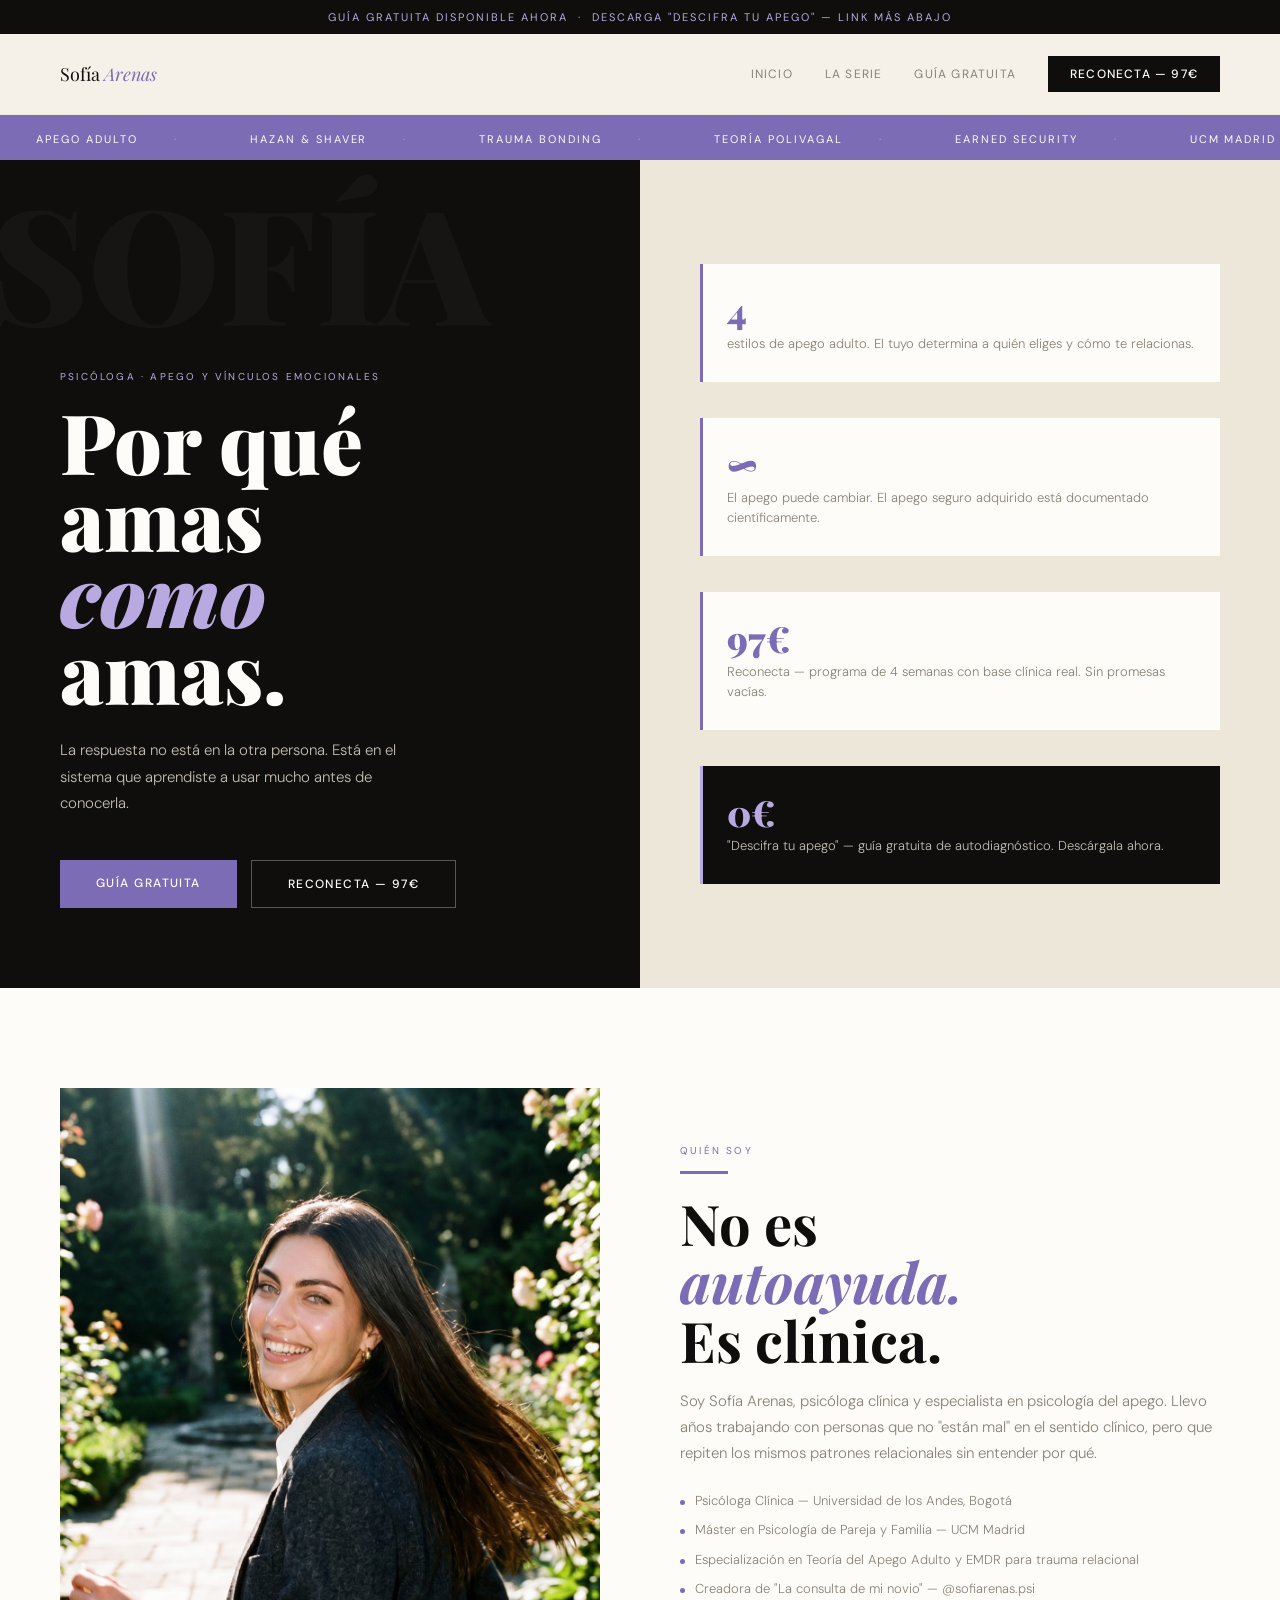
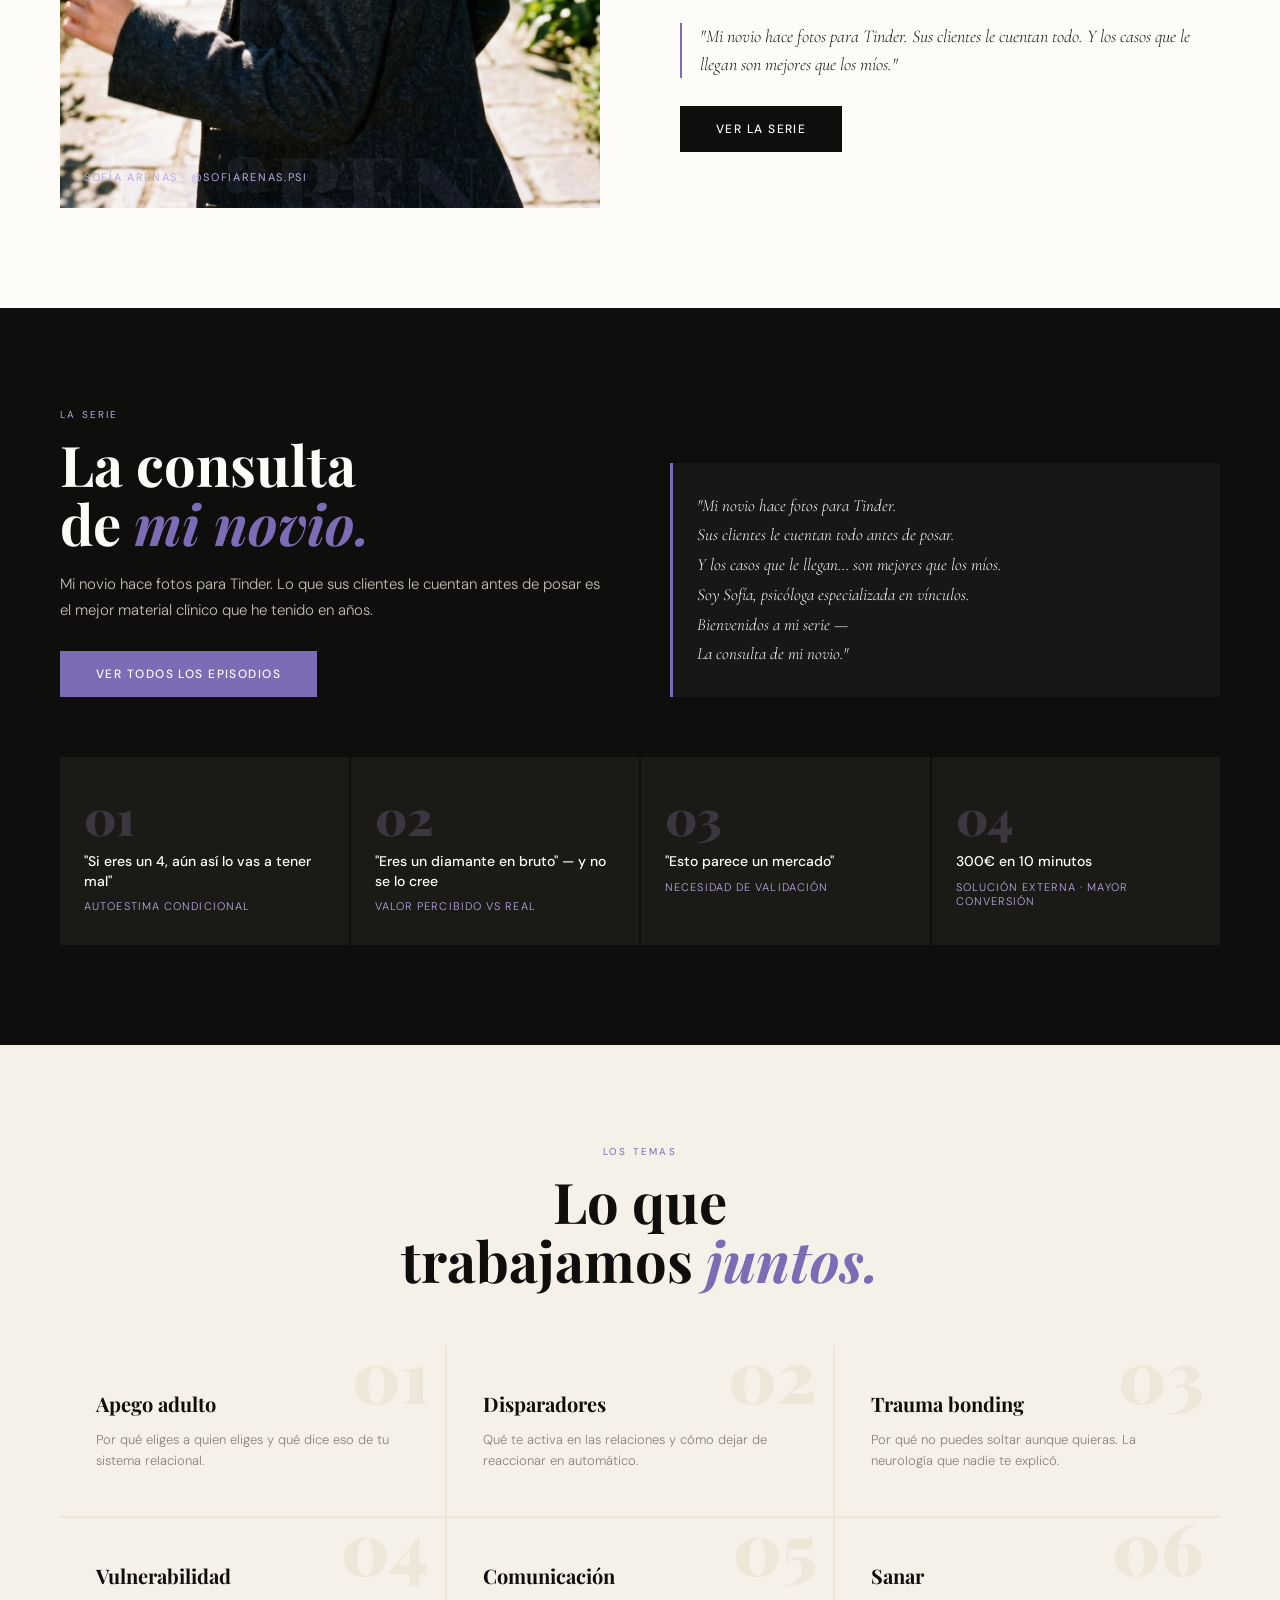
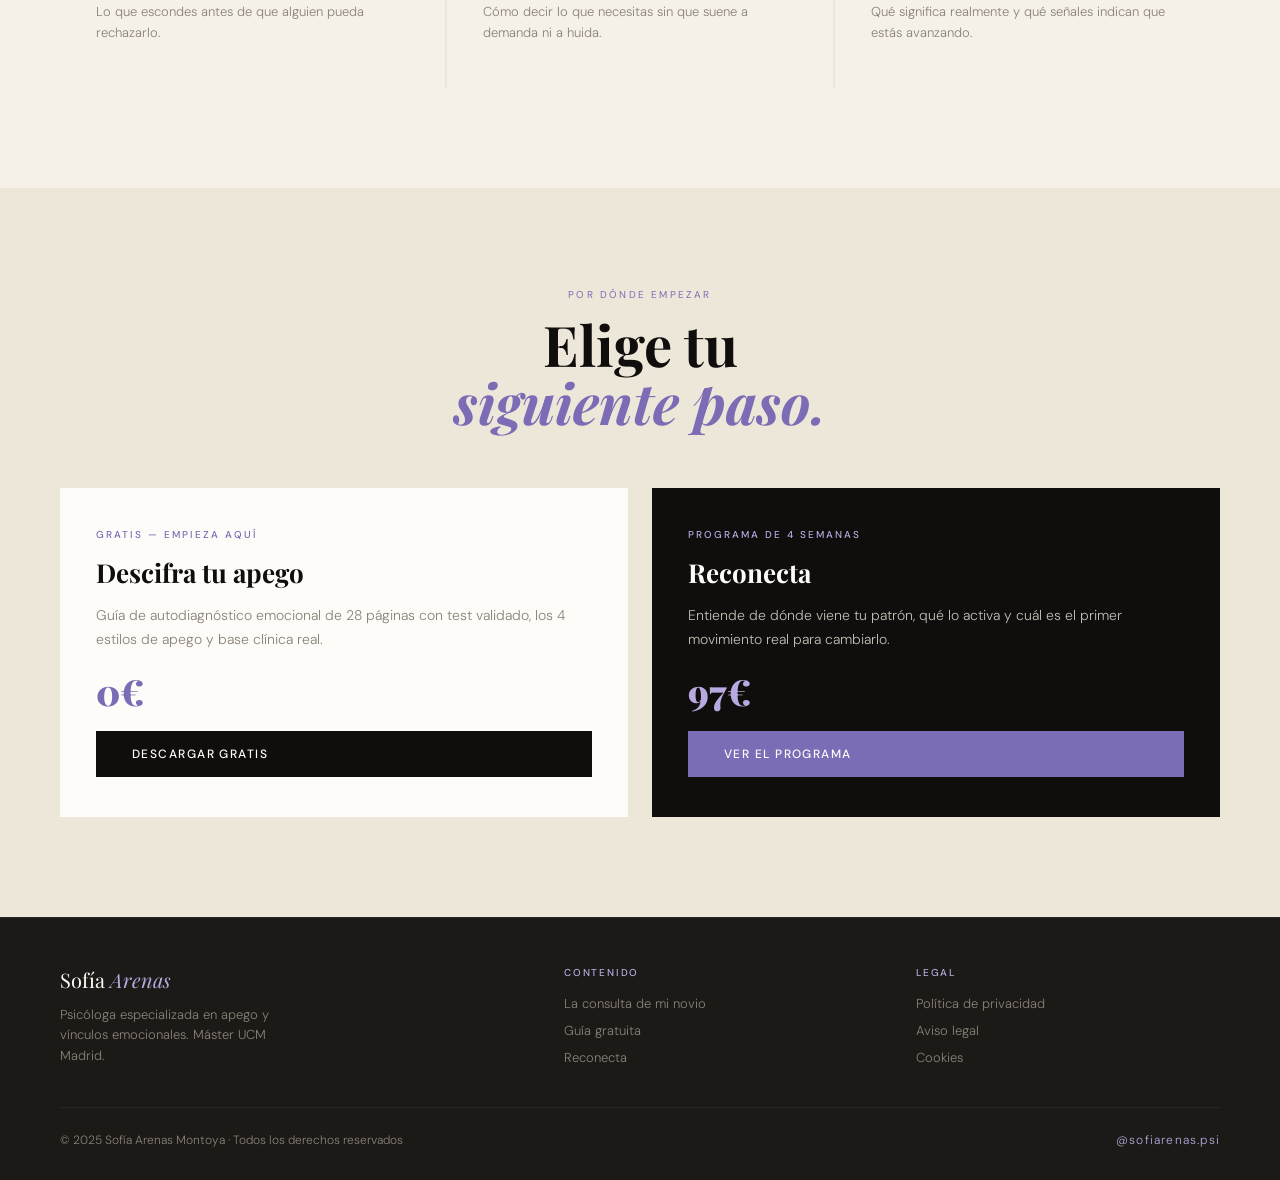
==== index.html @ 272a8c92 "Web sofiarenas.psi — versión inicial" ====
<!DOCTYPE html>
<html lang="es">
<head>
<meta charset="UTF-8">
<meta name="viewport" content="width=device-width, initial-scale=1.0">
<meta name="description" content="Sofía Arenas — Psicóloga especializada en apego y vínculos emocionales. Creadora de La consulta de mi novio.">
<title>Sofía Arenas · Psicóloga de vínculos</title>
<link rel="stylesheet" href="css/style.css">
<style>
/* ── HERO ── */
.hero { display: grid; grid-template-columns: 1fr 1fr; min-height: 92vh; }
.hero-left { background: var(--black); display: flex; flex-direction: column; justify-content: flex-end; padding: 80px 60px; position: relative; overflow: hidden; }
.hero-left::before { content: 'SOFÍA'; position: absolute; top: 20px; left: -10px; font-family: var(--font-display); font-size: 160px; font-weight: 900; color: rgba(255,255,255,.03); pointer-events: none; line-height: 1; }
.hero-tag { font-size: 10px; letter-spacing: .22em; text-transform: uppercase; color: var(--lila); margin-bottom: 20px; font-weight: 400; }
.hero-title { font-family: var(--font-display); font-size: clamp(48px, 6.5vw, 88px); font-weight: 900; color: var(--white); line-height: .92; margin-bottom: 28px; }
.hero-title em { font-style: italic; color: var(--lila); }
.hero-desc { font-size: 15px; color: var(--warm-light); line-height: 1.75; max-width: 380px; margin-bottom: 44px; font-weight: 300; }
.hero-btns { display: flex; gap: 14px; flex-wrap: wrap; }
.hero-right { background: var(--cream-dark); display: flex; flex-direction: column; justify-content: center; padding: 80px 60px; gap: 36px; }
.hero-card { background: var(--white); padding: 28px 24px; border-left: 3px solid var(--lila-dark); transition: transform .2s; }
.hero-card:hover { transform: translateX(4px); }
.hero-card-num { font-family: var(--font-display); font-size: 36px; font-weight: 900; color: var(--lila-dark); line-height: 1; margin-bottom: 6px; }
.hero-card-text { font-size: 13px; color: var(--warm-gray); line-height: 1.55; font-weight: 300; }

/* ── SOBRE SOFÍA ── */
.sobre { padding: 100px 60px; display: grid; grid-template-columns: 1fr 1fr; gap: 80px; align-items: center; background: var(--white); }
.sobre-photo { background: var(--black); aspect-ratio: 3/4; display: flex; align-items: flex-end; padding: 24px; position: relative; overflow: hidden; background-image: url('img/sofia.jpg'); background-size: cover; background-position: center top; }
.sobre-photo::before { content: 'SOFÍA\AARENAS'; position: absolute; bottom: -30px; right: -10px; font-family: var(--font-display); font-size: 100px; font-weight: 900; color: rgba(184,169,224,.07); line-height: 1; white-space: pre; }
.sobre-photo-label { font-size: 11px; letter-spacing: .15em; text-transform: uppercase; color: var(--lila); font-weight: 400; position: relative; z-index: 1; }
.sobre-creds { display: flex; flex-direction: column; gap: 10px; margin: 24px 0; }
.sobre-cred { display: flex; gap: 10px; align-items: baseline; }
.sobre-cred-dot { width: 5px; height: 5px; background: var(--lila-dark); border-radius: 50%; flex-shrink: 0; margin-top: 7px; }
.sobre-cred-text { font-size: 13px; color: var(--warm-gray); line-height: 1.5; font-weight: 300; }
.sobre-quote { border-left: 2px solid var(--lila-dark); padding-left: 18px; margin-top: 20px; }
.sobre-quote-text { font-family: var(--font-italic); font-size: 18px; font-style: italic; color: var(--black-soft); line-height: 1.55; font-weight: 300; }

/* ── SERIE ── */
.serie { padding: 100px 60px; background: var(--black); }
.serie-header { display: grid; grid-template-columns: 1fr 1fr; gap: 60px; align-items: end; margin-bottom: 60px; }
.serie-apertura { background: rgba(255,255,255,.04); border-left: 3px solid var(--lila-dark); padding: 28px 24px; }
.serie-apertura-text { font-family: var(--font-italic); font-size: 17px; font-style: italic; color: var(--white); line-height: 1.75; font-weight: 300; }
.serie-grid { display: grid; grid-template-columns: repeat(4, 1fr); gap: 2px; }
.serie-ep { background: var(--black-soft); padding: 32px 24px; transition: background .25s; cursor: pointer; border-top: 3px solid transparent; }
.serie-ep:hover { background: rgba(124,107,181,.15); border-top-color: var(--lila-dark); }
.serie-ep-num { font-family: var(--font-display); font-size: 48px; font-weight: 900; color: rgba(184,169,224,.2); line-height: 1; margin-bottom: 12px; }
.serie-ep-titulo { font-size: 14px; font-weight: 500; color: var(--white); line-height: 1.4; margin-bottom: 8px; }
.serie-ep-patron { font-size: 11px; color: var(--lila); letter-spacing: .1em; text-transform: uppercase; }
.serie-cta { text-align: center; margin-top: 48px; }

/* ── APEGO PILARES ── */
.pilares { padding: 100px 60px; }
.pilares-grid { display: grid; grid-template-columns: repeat(3, 1fr); gap: 2px; margin-top: 56px; background: var(--cream-dark); }
.pilar { background: var(--cream); padding: 44px 36px; position: relative; overflow: hidden; transition: background .25s; }
.pilar:hover { background: var(--lila-light); }
.pilar-num { font-family: var(--font-display); font-size: 72px; font-weight: 900; color: var(--cream-dark); position: absolute; top: -8px; right: 16px; line-height: 1; transition: color .25s; pointer-events: none; }
.pilar:hover .pilar-num { color: var(--lila-light); }
.pilar-titulo { font-family: var(--font-display); font-size: 20px; font-weight: 700; margin-bottom: 12px; position: relative; z-index: 1; }
.pilar-desc { font-size: 13px; color: var(--warm-gray); line-height: 1.65; font-weight: 300; position: relative; z-index: 1; }

/* ── PRODUCTOS ── */
.productos { padding: 100px 60px; background: var(--cream-dark); }
.productos-grid { display: grid; grid-template-columns: 1fr 1fr; gap: 24px; margin-top: 56px; }
.producto-card { background: var(--white); padding: 40px 36px; display: flex; flex-direction: column; gap: 16px; transition: transform .2s; }
.producto-card:hover { transform: translateY(-4px); }
.producto-card.featured { background: var(--black); }
.producto-tag { font-size: 10px; letter-spacing: .2em; text-transform: uppercase; color: var(--lila-dark); font-weight: 500; }
.producto-card.featured .producto-tag { color: var(--lila); }
.producto-titulo { font-family: var(--font-display); font-size: 26px; font-weight: 700; line-height: 1.2; }
.producto-card.featured .producto-titulo { color: var(--white); }
.producto-desc { font-size: 14px; color: var(--warm-gray); line-height: 1.65; font-weight: 300; flex: 1; }
.producto-card.featured .producto-desc { color: var(--warm-light); }
.producto-precio { font-family: var(--font-display); font-size: 36px; font-weight: 900; color: var(--lila-dark); }
.producto-card.featured .producto-precio { color: var(--lila); }

/* ── RESPONSIVE ── */
@media (max-width: 900px) {
  .hero { grid-template-columns: 1fr; min-height: auto; }
  .hero-left { padding: 60px 24px; min-height: 80vh; }
  .hero-right { padding: 48px 24px; }
  .sobre { grid-template-columns: 1fr; padding: 72px 24px; gap: 48px; }
  .serie { padding: 72px 24px; }
  .serie-header { grid-template-columns: 1fr; gap: 32px; }
  .serie-grid { grid-template-columns: 1fr 1fr; }
  .pilares { padding: 72px 24px; }
  .pilares-grid { grid-template-columns: 1fr; }
  .productos { padding: 72px 24px; }
  .productos-grid { grid-template-columns: 1fr; }
}
</style>
</head>
<body>

<div class="topbar">Guía gratuita disponible ahora &nbsp;·&nbsp; Descarga "Descifra tu apego" — Link más abajo</div>

<nav>
  <a href="index.html" class="nav-logo">Sofía <em>Arenas</em></a>
  <div class="nav-links">
    <a href="index.html">Inicio</a>
    <a href="serie.html">La serie</a>
    <a href="guia.html">Guía gratuita</a>
    <a href="reconecta.html" class="nav-cta">Reconecta — 97€</a>
  </div>
  <div class="nav-hamburger">
    <span></span><span></span><span></span>
  </div>
</nav>

<!-- TICKER -->
<div class="ticker">
  <div class="ticker-inner">
    <span class="ticker-item">Apego adulto</span><span class="ticker-item">Hazan & Shaver</span><span class="ticker-item">Trauma bonding</span><span class="ticker-item">Teoría Polivagal</span><span class="ticker-item">Earned Security</span><span class="ticker-item">UCM Madrid</span><span class="ticker-item">La consulta de mi novio</span><span class="ticker-item">@sofiarenas.psi</span>
    <span class="ticker-item">Apego adulto</span><span class="ticker-item">Hazan & Shaver</span><span class="ticker-item">Trauma bonding</span><span class="ticker-item">Teoría Polivagal</span><span class="ticker-item">Earned Security</span><span class="ticker-item">UCM Madrid</span><span class="ticker-item">La consulta de mi novio</span><span class="ticker-item">@sofiarenas.psi</span>
  </div>
</div>

<!-- HERO -->
<section class="hero">
  <div class="hero-left">
    <div class="hero-tag fade-up">Psicóloga · Apego y vínculos emocionales</div>
    <h1 class="hero-title fade-up fade-up-d1">Por qué<br>amas<br><em>como</em><br>amas.</h1>
    <p class="hero-desc fade-up fade-up-d2">La respuesta no está en la otra persona. Está en el sistema que aprendiste a usar mucho antes de conocerla.</p>
    <div class="hero-btns fade-up fade-up-d3">
      <a href="guia.html" class="btn btn-lila">Guía gratuita</a>
      <a href="reconecta.html" class="btn btn-outline" style="color:var(--white);border-color:rgba(255,255,255,.3);">Reconecta — 97€</a>
    </div>
  </div>
  <div class="hero-right">
    <div class="hero-card fade-up">
      <div class="hero-card-num">4</div>
      <div class="hero-card-text">estilos de apego adulto. El tuyo determina a quién eliges y cómo te relacionas.</div>
    </div>
    <div class="hero-card fade-up fade-up-d1">
      <div class="hero-card-num">∞</div>
      <div class="hero-card-text">El apego puede cambiar. El apego seguro adquirido está documentado científicamente.</div>
    </div>
    <div class="hero-card fade-up fade-up-d2">
      <div class="hero-card-num">97€</div>
      <div class="hero-card-text">Reconecta — programa de 4 semanas con base clínica real. Sin promesas vacías.</div>
    </div>
    <div class="hero-card fade-up fade-up-d3" style="background:var(--black);border-left-color:var(--lila);">
      <div class="hero-card-num" style="color:var(--lila);">0€</div>
      <div class="hero-card-text" style="color:var(--warm-light);">"Descifra tu apego" — guía gratuita de autodiagnóstico. Descárgala ahora.</div>
    </div>
  </div>
</section>

<!-- SOBRE SOFÍA -->
<section class="sobre">
  <div class="sobre-photo fade-up">
    <span class="sobre-photo-label">Sofía Arenas · @sofiarenas.psi</span>
  </div>
  <div class="fade-up fade-up-d1">
    <span class="section-tag">Quién soy</span>
    <div class="section-divider"></div>
    <h2 class="section-title">No es<br><em>autoayuda.</em><br>Es clínica.</h2>
    <p style="font-size:15px;color:var(--warm-gray);line-height:1.75;font-weight:300;margin-bottom:20px;">Soy Sofía Arenas, psicóloga clínica y especialista en psicología del apego. Llevo años trabajando con personas que no "están mal" en el sentido clínico, pero que repiten los mismos patrones relacionales sin entender por qué.</p>
    <div class="sobre-creds">
      <div class="sobre-cred"><div class="sobre-cred-dot"></div><div class="sobre-cred-text">Psicóloga Clínica — Universidad de los Andes, Bogotá</div></div>
      <div class="sobre-cred"><div class="sobre-cred-dot"></div><div class="sobre-cred-text">Máster en Psicología de Pareja y Familia — UCM Madrid</div></div>
      <div class="sobre-cred"><div class="sobre-cred-dot"></div><div class="sobre-cred-text">Especialización en Teoría del Apego Adulto y EMDR para trauma relacional</div></div>
      <div class="sobre-cred"><div class="sobre-cred-dot"></div><div class="sobre-cred-text">Creadora de "La consulta de mi novio" — @sofiarenas.psi</div></div>
    </div>
    <div class="sobre-quote">
      <div class="sobre-quote-text">"Mi novio hace fotos para Tinder. Sus clientes le cuentan todo. Y los casos que le llegan son mejores que los míos."</div>
    </div>
    <a href="serie.html" class="btn btn-dark" style="margin-top:28px;">Ver la serie</a>
  </div>
</section>

<!-- SERIE -->
<section class="serie">
  <div class="serie-header fade-up">
    <div>
      <span class="section-tag" style="color:var(--lila);">La serie</span>
      <h2 class="section-title" style="color:var(--white);">La consulta<br>de <em>mi novio.</em></h2>
      <p style="font-size:15px;color:var(--warm-light);line-height:1.75;font-weight:300;">Mi novio hace fotos para Tinder. Lo que sus clientes le cuentan antes de posar es el mejor material clínico que he tenido en años.</p>
      <a href="serie.html" class="btn btn-lila" style="margin-top:28px;">Ver todos los episodios</a>
    </div>
    <div class="serie-apertura">
      <div class="serie-apertura-text">"Mi novio hace fotos para Tinder.<br>Sus clientes le cuentan todo antes de posar.<br>Y los casos que le llegan... son mejores que los míos.<br>Soy Sofía, psicóloga especializada en vínculos.<br>Bienvenidos a mi serie —<br>La consulta de mi novio."</div>
    </div>
  </div>
  <div class="serie-grid fade-up">
    <div class="serie-ep"><div class="serie-ep-num">01</div><div class="serie-ep-titulo">"Si eres un 4, aún así lo vas a tener mal"</div><div class="serie-ep-patron">Autoestima condicional</div></div>
    <div class="serie-ep"><div class="serie-ep-num">02</div><div class="serie-ep-titulo">"Eres un diamante en bruto" — y no se lo cree</div><div class="serie-ep-patron">Valor percibido vs real</div></div>
    <div class="serie-ep"><div class="serie-ep-num">03</div><div class="serie-ep-titulo">"Esto parece un mercado"</div><div class="serie-ep-patron">Necesidad de validación</div></div>
    <div class="serie-ep"><div class="serie-ep-num">04</div><div class="serie-ep-titulo">300€ en 10 minutos</div><div class="serie-ep-patron">Solución externa · Mayor conversión</div></div>
  </div>
</section>

<!-- PILARES -->
<section class="pilares">
  <div class="fade-up" style="text-align:center;max-width:560px;margin:0 auto;">
    <span class="section-tag">Los temas</span>
    <h2 class="section-title">Lo que<br>trabajamos <em>juntos.</em></h2>
  </div>
  <div class="pilares-grid">
    <div class="pilar fade-up"><div class="pilar-num">01</div><h3 class="pilar-titulo">Apego adulto</h3><p class="pilar-desc">Por qué eliges a quien eliges y qué dice eso de tu sistema relacional.</p></div>
    <div class="pilar fade-up fade-up-d1"><div class="pilar-num">02</div><h3 class="pilar-titulo">Disparadores</h3><p class="pilar-desc">Qué te activa en las relaciones y cómo dejar de reaccionar en automático.</p></div>
    <div class="pilar fade-up fade-up-d2"><div class="pilar-num">03</div><h3 class="pilar-titulo">Trauma bonding</h3><p class="pilar-desc">Por qué no puedes soltar aunque quieras. La neurología que nadie te explicó.</p></div>
    <div class="pilar fade-up"><div class="pilar-num">04</div><h3 class="pilar-titulo">Vulnerabilidad</h3><p class="pilar-desc">Lo que escondes antes de que alguien pueda rechazarlo.</p></div>
    <div class="pilar fade-up fade-up-d1"><div class="pilar-num">05</div><h3 class="pilar-titulo">Comunicación</h3><p class="pilar-desc">Cómo decir lo que necesitas sin que suene a demanda ni a huida.</p></div>
    <div class="pilar fade-up fade-up-d2"><div class="pilar-num">06</div><h3 class="pilar-titulo">Sanar</h3><p class="pilar-desc">Qué significa realmente y qué señales indican que estás avanzando.</p></div>
  </div>
</section>

<!-- PRODUCTOS -->
<section class="productos">
  <div class="fade-up" style="text-align:center;max-width:520px;margin:0 auto;">
    <span class="section-tag">Por dónde empezar</span>
    <h2 class="section-title">Elige tu<br><em>siguiente paso.</em></h2>
  </div>
  <div class="productos-grid">
    <div class="producto-card fade-up">
      <div class="producto-tag">Gratis — Empieza aquí</div>
      <div class="producto-titulo">Descifra tu apego</div>
      <div class="producto-desc">Guía de autodiagnóstico emocional de 28 páginas con test validado, los 4 estilos de apego y base clínica real.</div>
      <div class="producto-precio">0€</div>
      <a href="guia.html" class="btn btn-dark">Descargar gratis</a>
    </div>
    <div class="producto-card featured fade-up fade-up-d1">
      <div class="producto-tag">Programa de 4 semanas</div>
      <div class="producto-titulo" style="color:var(--white);">Reconecta</div>
      <div class="producto-desc">Entiende de dónde viene tu patrón, qué lo activa y cuál es el primer movimiento real para cambiarlo.</div>
      <div class="producto-precio">97€</div>
      <a href="reconecta.html" class="btn btn-lila">Ver el programa</a>
    </div>
  </div>
</section>

<footer>
  <div class="footer-top">
    <div>
      <div class="footer-logo">Sofía <em>Arenas</em></div>
      <div class="footer-tagline">Psicóloga especializada en apego y vínculos emocionales. Máster UCM Madrid.</div>
    </div>
    <div>
      <div class="footer-col-title">Contenido</div>
      <div class="footer-col-links">
        <a href="serie.html">La consulta de mi novio</a>
        <a href="guia.html">Guía gratuita</a>
        <a href="reconecta.html">Reconecta</a>
      </div>
    </div>
    <div>
      <div class="footer-col-title">Legal</div>
      <div class="footer-col-links">
        <a href="privacidad.html">Política de privacidad</a>
        <a href="aviso.html">Aviso legal</a>
        <a href="cookies.html">Cookies</a>
      </div>
    </div>
  </div>
  <div class="footer-bottom">
    <div class="footer-copy">© 2025 Sofía Arenas Montoya · Todos los derechos reservados</div>
    <div class="footer-ig">@sofiarenas.psi</div>
  </div>
</footer>

<script src="js/main.js"></script>
</body>
</html>
---- css/style.css ----
@import url('https://fonts.googleapis.com/css2?family=Playfair+Display:ital,wght@0,400;0,700;0,900;1,400;1,700&family=DM+Sans:opsz,wght@9..40,300;9..40,400;9..40,500&family=Cormorant+Garamond:ital,wght@0,300;0,400;1,300;1,400&display=swap');

:root {
  --cream: #F5F0E8;
  --cream-dark: #EDE7D9;
  --cream-mid: #E8E2D5;
  --black: #0F0E0C;
  --black-soft: #1C1A17;
  --lila: #B8A9E0;
  --lila-dark: #7C6BB5;
  --lila-mid: #9B8ACF;
  --lila-light: #EAE4F5;
  --warm-gray: #8A8278;
  --warm-light: #C4BEB4;
  --white: #FEFCF8;
  --teal: #1D9E75;
  --font-display: 'Playfair Display', serif;
  --font-body: 'DM Sans', sans-serif;
  --font-italic: 'Cormorant Garamond', serif;
}

*, *::before, *::after { box-sizing: border-box; margin: 0; padding: 0; }
html { scroll-behavior: smooth; font-size: 16px; }
body { background: var(--cream); color: var(--black); font-family: var(--font-body); font-weight: 300; overflow-x: hidden; }
img { max-width: 100%; display: block; }
a { text-decoration: none; color: inherit; }

/* ── TOPBAR ── */
.topbar { background: var(--black); color: var(--lila); text-align: center; padding: 10px 20px; font-size: 11px; letter-spacing: .18em; text-transform: uppercase; font-weight: 400; }

/* ── NAV ── */
nav { display: flex; justify-content: space-between; align-items: center; padding: 22px 60px; background: var(--cream); border-bottom: 1px solid var(--cream-dark); position: sticky; top: 0; z-index: 100; transition: box-shadow .3s; }
nav.scrolled { box-shadow: 0 2px 20px rgba(15,14,12,.08); }
.nav-logo { font-family: var(--font-display); font-size: 18px; font-weight: 400; text-decoration: none; color: var(--black); }
.nav-logo em { font-style: italic; color: var(--lila-dark); }
.nav-links { display: flex; gap: 32px; align-items: center; }
.nav-links a { font-size: 12px; letter-spacing: .1em; text-transform: uppercase; color: var(--warm-gray); font-weight: 400; transition: color .2s; }
.nav-links a:hover { color: var(--black); }
.nav-cta { background: var(--black) !important; color: var(--white) !important; padding: 10px 22px; font-size: 12px; letter-spacing: .1em; text-transform: uppercase; font-weight: 500 !important; transition: background .2s !important; }
.nav-cta:hover { background: var(--lila-dark) !important; }
.nav-hamburger { display: none; flex-direction: column; gap: 5px; cursor: pointer; padding: 4px; }
.nav-hamburger span { display: block; width: 24px; height: 1.5px; background: var(--black); transition: .3s; }

/* ── TICKER ── */
.ticker { background: var(--lila-dark); overflow: hidden; padding: 12px 0; white-space: nowrap; }
.ticker-inner { display: inline-flex; animation: ticker 22s linear infinite; }
.ticker-item { font-size: 11px; letter-spacing: .18em; text-transform: uppercase; color: var(--white); padding: 0 36px; font-weight: 400; }
.ticker-item::after { content: '·'; margin-left: 36px; color: var(--lila); }
@keyframes ticker { from { transform: translateX(0); } to { transform: translateX(-50%); } }

/* ── SECCIÓN GENÉRICA ── */
.section-tag { display: block; font-size: 10px; letter-spacing: .22em; text-transform: uppercase; color: var(--lila-dark); margin-bottom: 14px; font-weight: 400; }
.section-title { font-family: var(--font-display); font-size: clamp(32px, 4.5vw, 56px); font-weight: 700; line-height: 1.05; margin-bottom: 18px; }
.section-title em { font-style: italic; color: var(--lila-dark); }
.section-sub { font-size: 15px; color: var(--warm-gray); line-height: 1.75; max-width: 520px; font-weight: 300; }
.section-divider { width: 48px; height: 3px; background: var(--lila-dark); margin-bottom: 20px; }

/* ── BOTONES ── */
.btn { display: inline-block; padding: 15px 36px; font-size: 12px; letter-spacing: .12em; text-transform: uppercase; font-weight: 500; font-family: var(--font-body); cursor: pointer; border: none; transition: all .2s; }
.btn-dark { background: var(--black); color: var(--white); }
.btn-dark:hover { background: var(--lila-dark); transform: translateY(-2px); }
.btn-lila { background: var(--lila-dark); color: var(--white); }
.btn-lila:hover { background: var(--lila-mid); transform: translateY(-2px); }
.btn-outline { background: transparent; color: var(--black); border: 1.5px solid var(--black); }
.btn-outline:hover { background: var(--black); color: var(--white); }
.btn-white { background: var(--white); color: var(--black); }
.btn-white:hover { background: var(--black); color: var(--white); }

/* ── FOOTER ── */
footer { background: var(--black-soft); padding: 48px 60px 32px; border-top: 1px solid rgba(255,255,255,.06); }
.footer-top { display: grid; grid-template-columns: 1.5fr 1fr 1fr; gap: 48px; margin-bottom: 40px; }
.footer-logo { font-family: var(--font-display); font-size: 20px; color: var(--white); font-weight: 400; margin-bottom: 12px; }
.footer-logo em { font-style: italic; color: var(--lila); }
.footer-tagline { font-size: 13px; color: var(--warm-gray); line-height: 1.6; font-weight: 300; max-width: 240px; }
.footer-col-title { font-size: 10px; letter-spacing: .18em; text-transform: uppercase; color: var(--lila); font-weight: 500; margin-bottom: 16px; }
.footer-col-links { display: flex; flex-direction: column; gap: 10px; }
.footer-col-links a { font-size: 13px; color: var(--warm-gray); font-weight: 300; transition: color .2s; }
.footer-col-links a:hover { color: var(--lila); }
.footer-bottom { border-top: 1px solid rgba(255,255,255,.06); padding-top: 24px; display: flex; justify-content: space-between; align-items: center; }
.footer-copy { font-size: 12px; color: var(--warm-gray); font-weight: 300; }
.footer-ig { font-size: 12px; color: var(--lila); letter-spacing: .1em; }

/* ── ANIMACIONES ── */
.fade-up { opacity: 0; transform: translateY(28px); transition: opacity .7s ease, transform .7s ease; }
.fade-up.visible { opacity: 1; transform: translateY(0); }
.fade-up-d1 { transition-delay: .1s; }
.fade-up-d2 { transition-delay: .2s; }
.fade-up-d3 { transition-delay: .3s; }
.fade-up-d4 { transition-delay: .4s; }

/* ── RESPONSIVE ── */
@media (max-width: 900px) {
  nav { padding: 18px 24px; }
  .nav-links { display: none; }
  .nav-hamburger { display: flex; }
  .nav-links.open { display: flex; flex-direction: column; position: absolute; top: 100%; left: 0; right: 0; background: var(--cream); padding: 24px; border-bottom: 1px solid var(--cream-dark); gap: 20px; z-index: 99; }
  footer { padding: 40px 24px 24px; }
  .footer-top { grid-template-columns: 1fr; gap: 32px; }
  .footer-bottom { flex-direction: column; gap: 12px; text-align: center; }
}
@media (max-width: 600px) {
  .btn { padding: 13px 28px; font-size: 11px; }
}
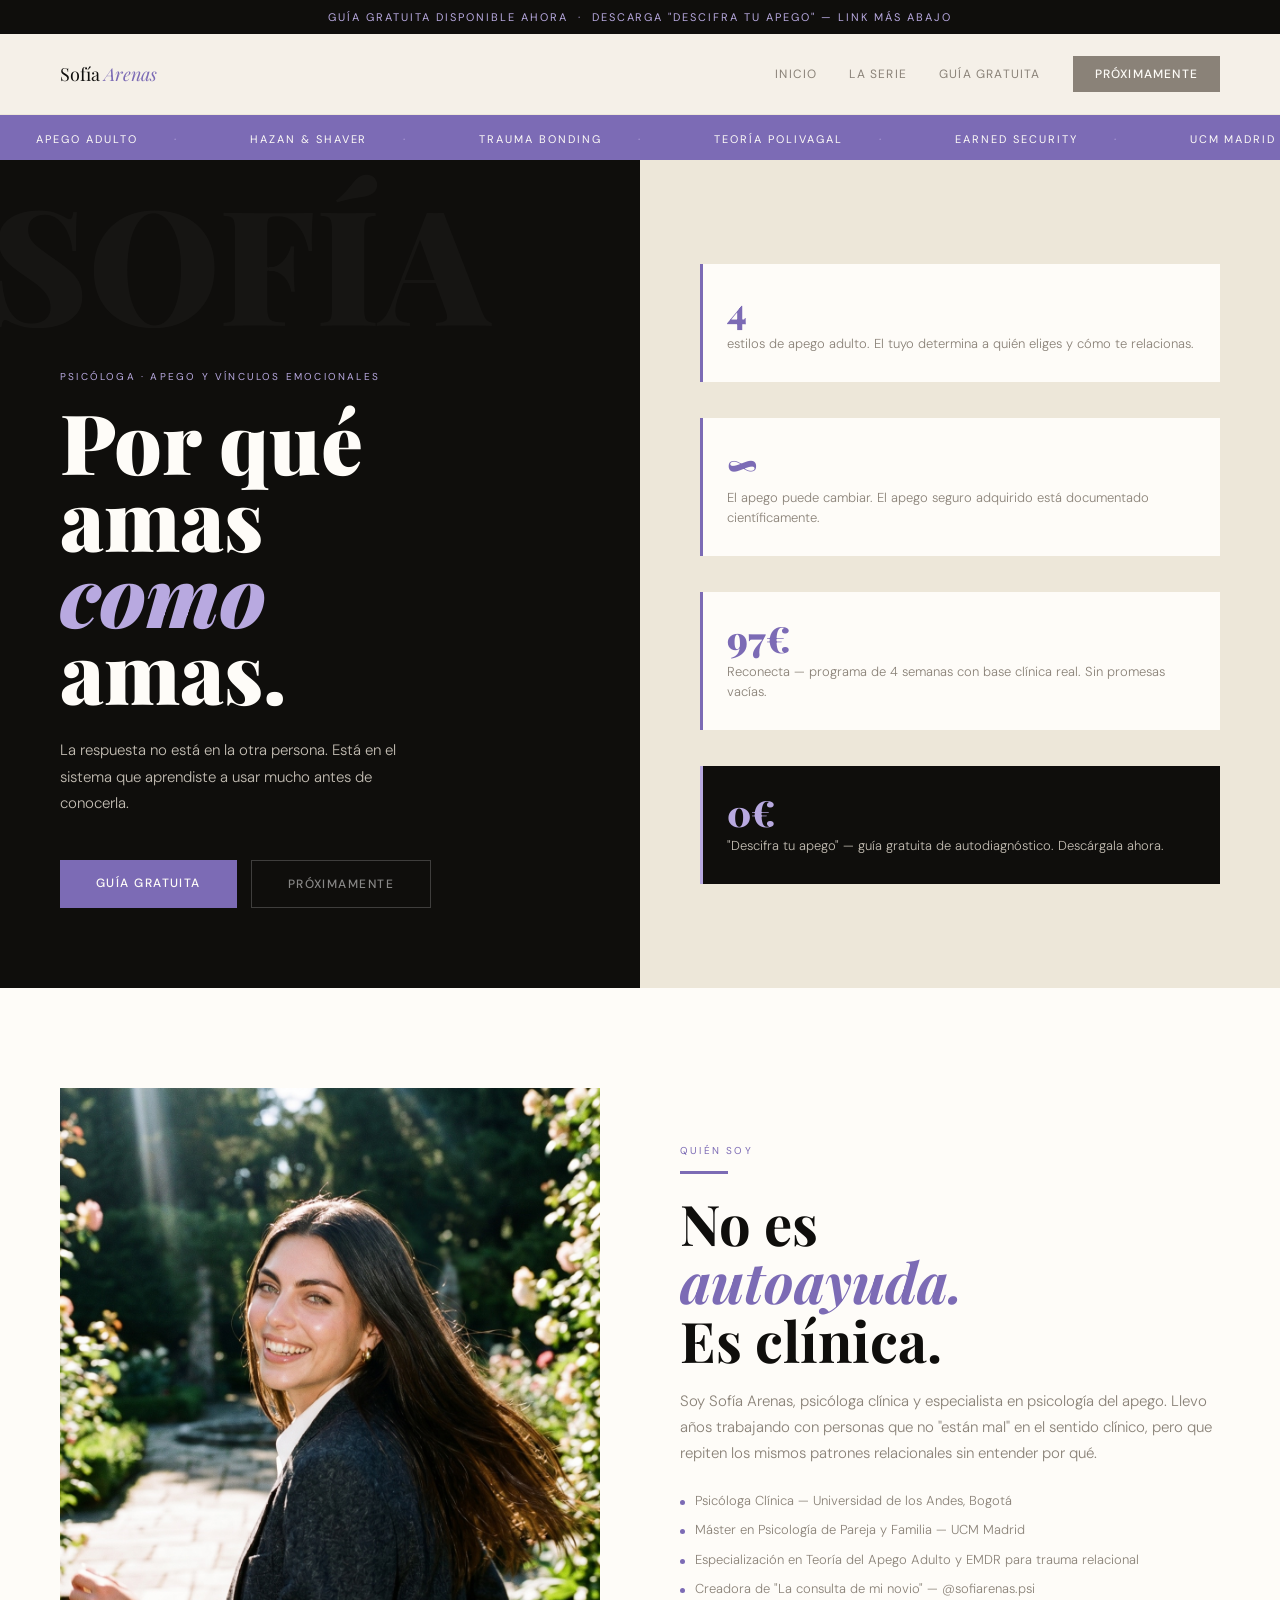
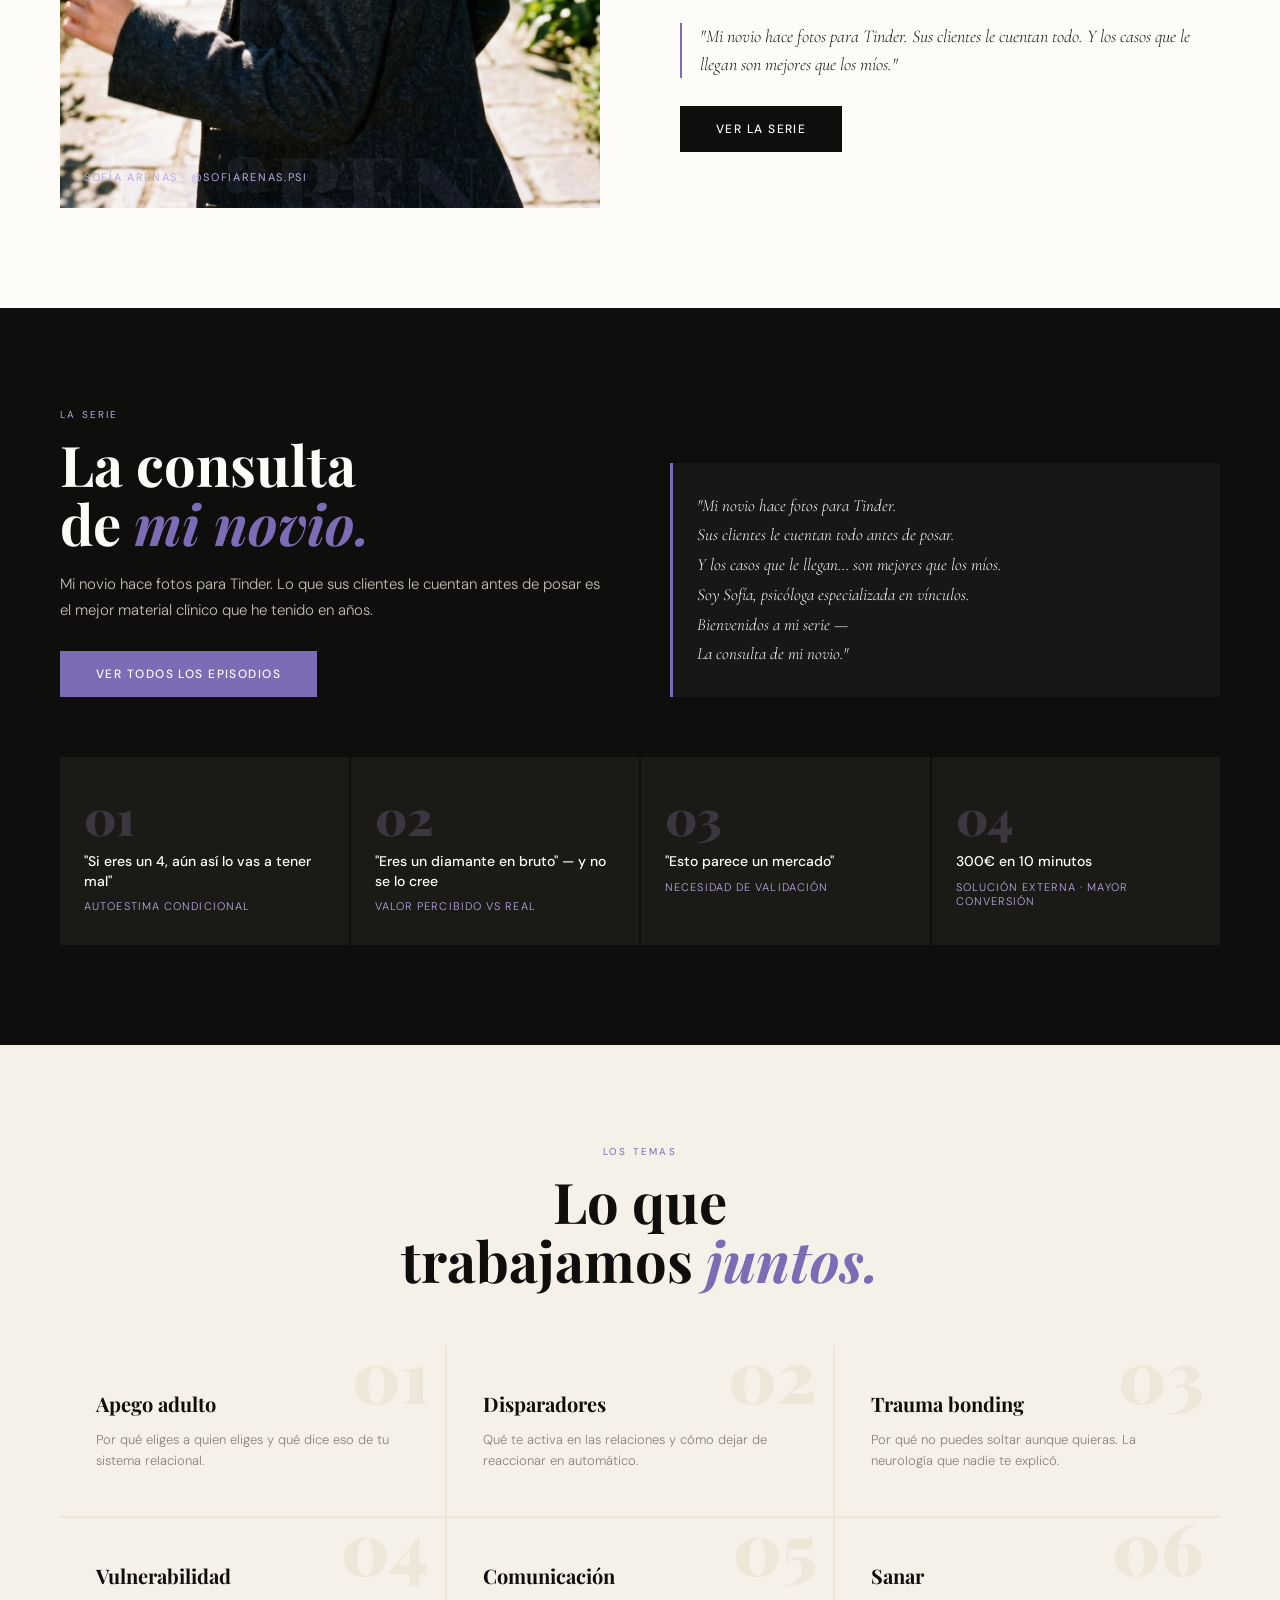
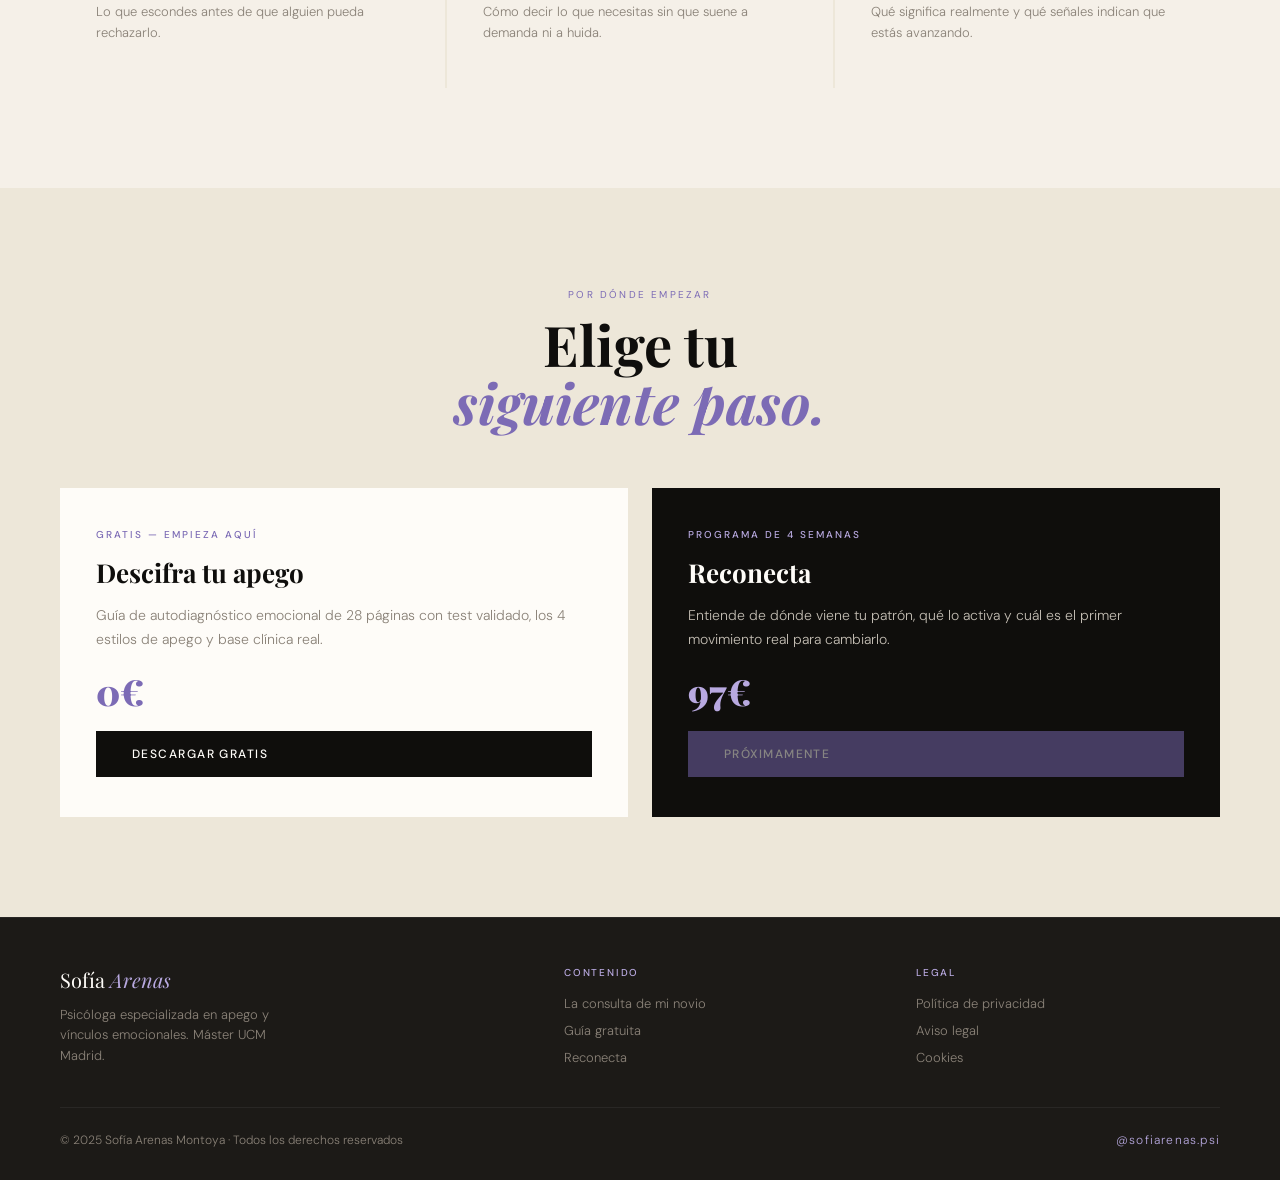
==== commit 9cd510c4: "Botones Reconecta 97€ → Próximamente" ====
--- a/index.html
+++ b/index.html
@@ -98,7 +98,7 @@
     <a href="index.html">Inicio</a>
     <a href="serie.html">La serie</a>
     <a href="guia.html">Guía gratuita</a>
-    <a href="reconecta.html" class="nav-cta">Reconecta — 97€</a>
+    <a href="reconecta.html" class="nav-cta" style="background:var(--warm-gray) !important;cursor:default;pointer-events:none;">Próximamente</a>
   </div>
   <div class="nav-hamburger">
     <span></span><span></span><span></span>
@@ -121,7 +121,7 @@
     <p class="hero-desc fade-up fade-up-d2">La respuesta no está en la otra persona. Está en el sistema que aprendiste a usar mucho antes de conocerla.</p>
     <div class="hero-btns fade-up fade-up-d3">
       <a href="guia.html" class="btn btn-lila">Guía gratuita</a>
-      <a href="reconecta.html" class="btn btn-outline" style="color:var(--white);border-color:rgba(255,255,255,.3);">Reconecta — 97€</a>
+      <span class="btn btn-outline" style="color:rgba(255,255,255,.5);border-color:rgba(255,255,255,.2);cursor:default;pointer-events:none;">Próximamente</span>
     </div>
   </div>
   <div class="hero-right">
@@ -223,7 +223,7 @@
       <div class="producto-titulo" style="color:var(--white);">Reconecta</div>
       <div class="producto-desc">Entiende de dónde viene tu patrón, qué lo activa y cuál es el primer movimiento real para cambiarlo.</div>
       <div class="producto-precio">97€</div>
-      <a href="reconecta.html" class="btn btn-lila">Ver el programa</a>
+      <span class="btn btn-lila" style="opacity:.5;cursor:default;pointer-events:none;">Próximamente</span>
     </div>
   </div>
 </section>
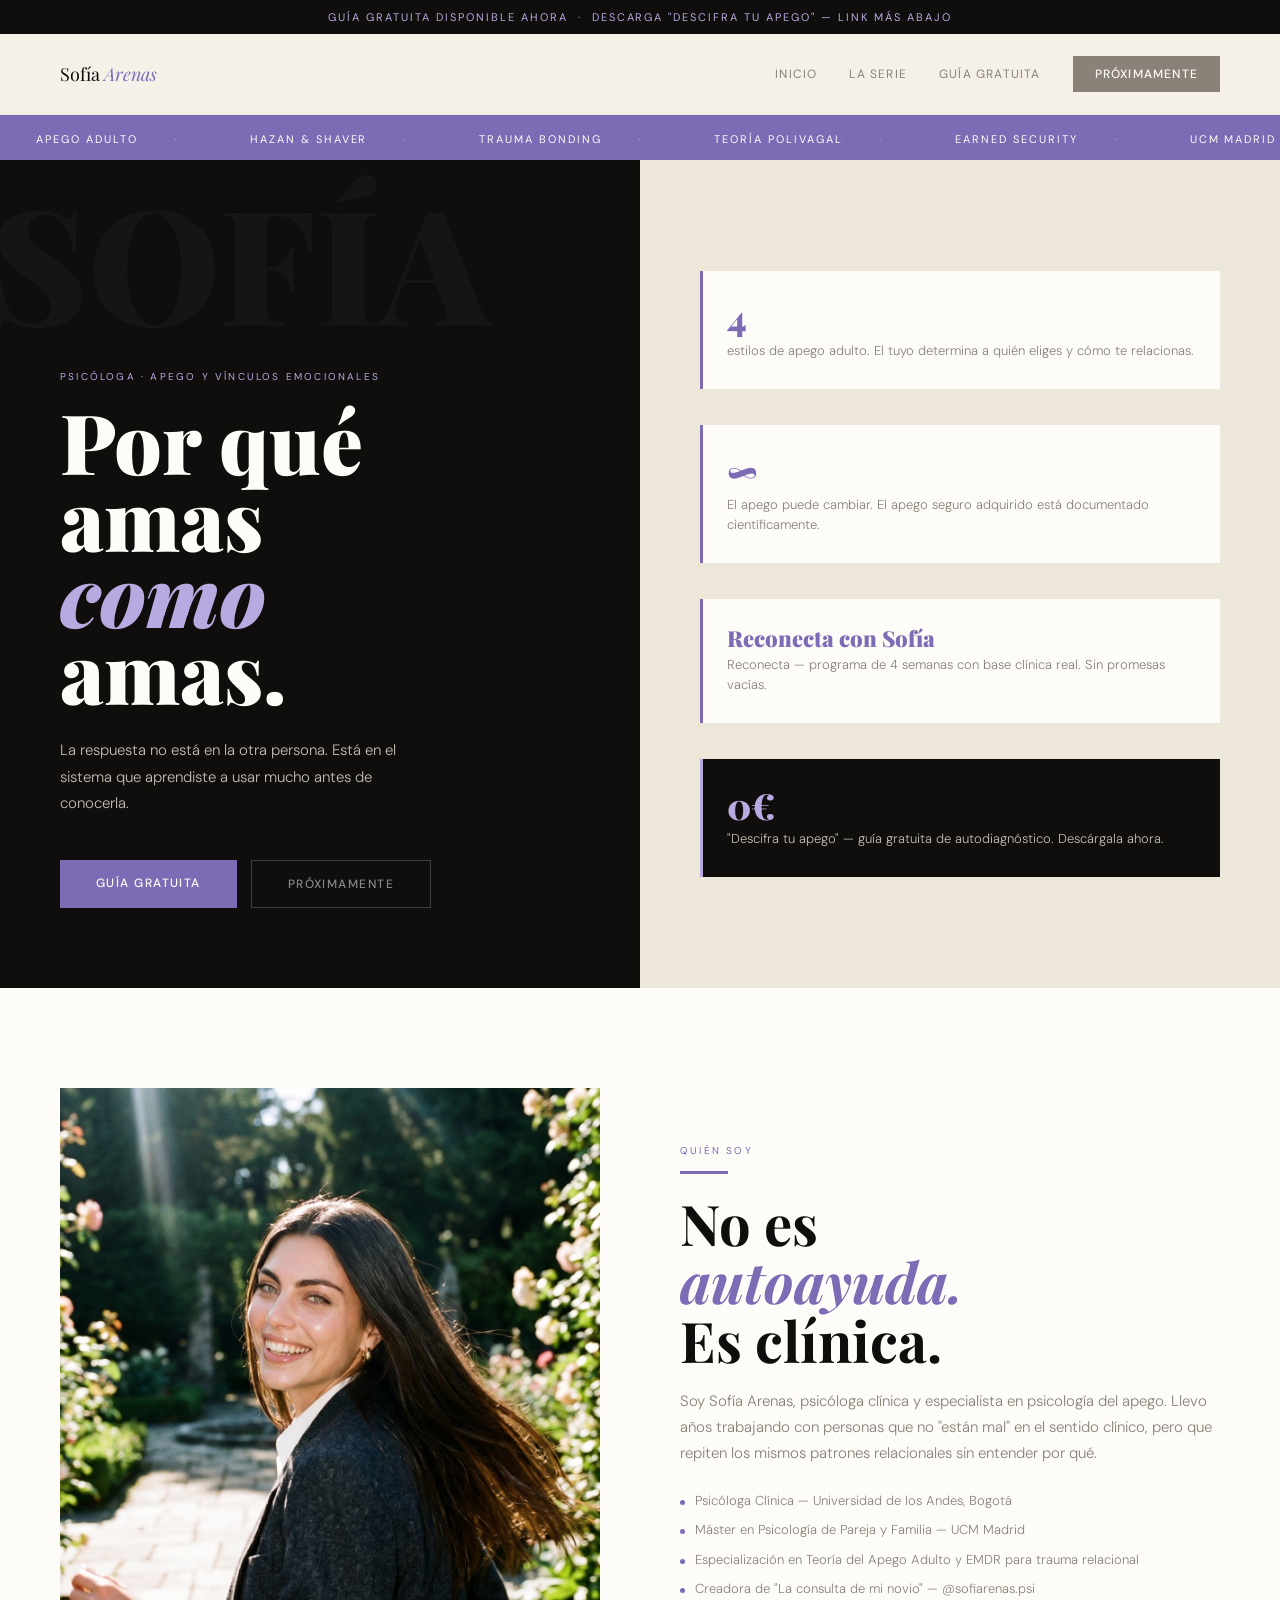
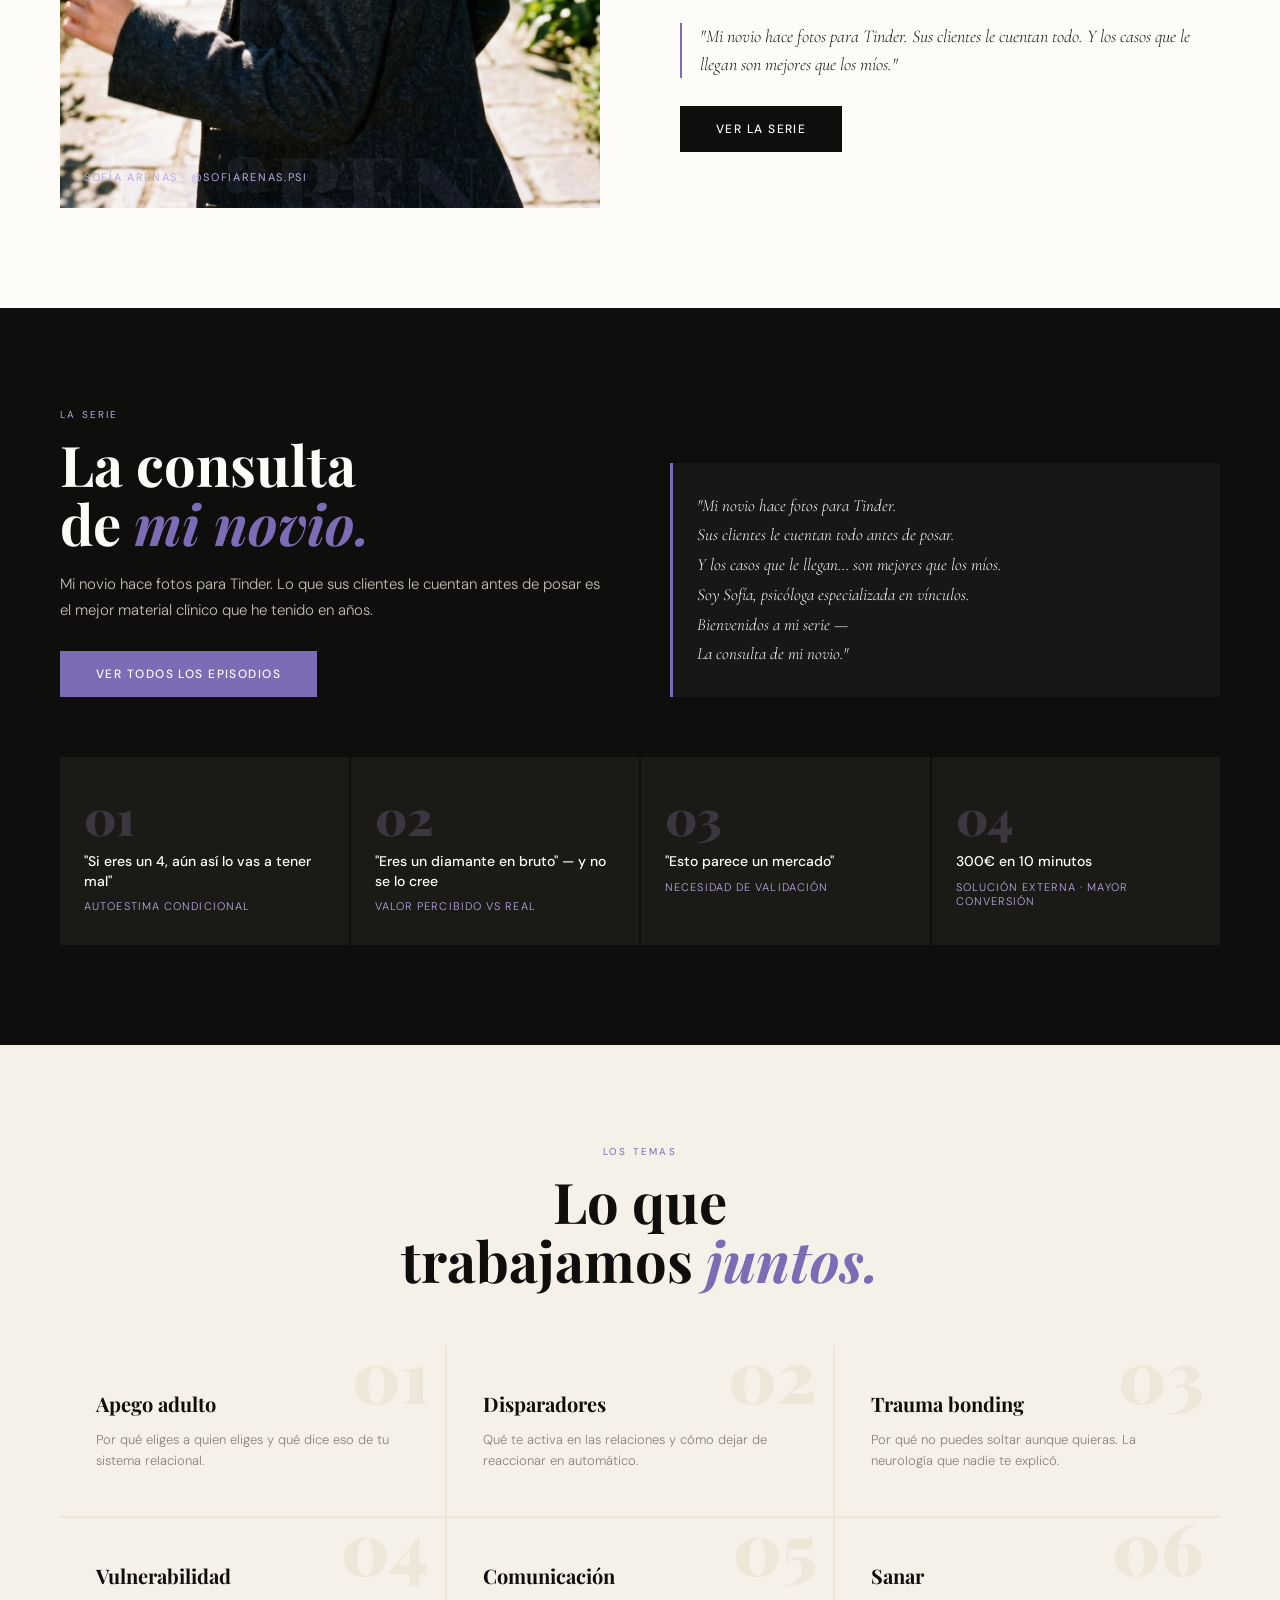
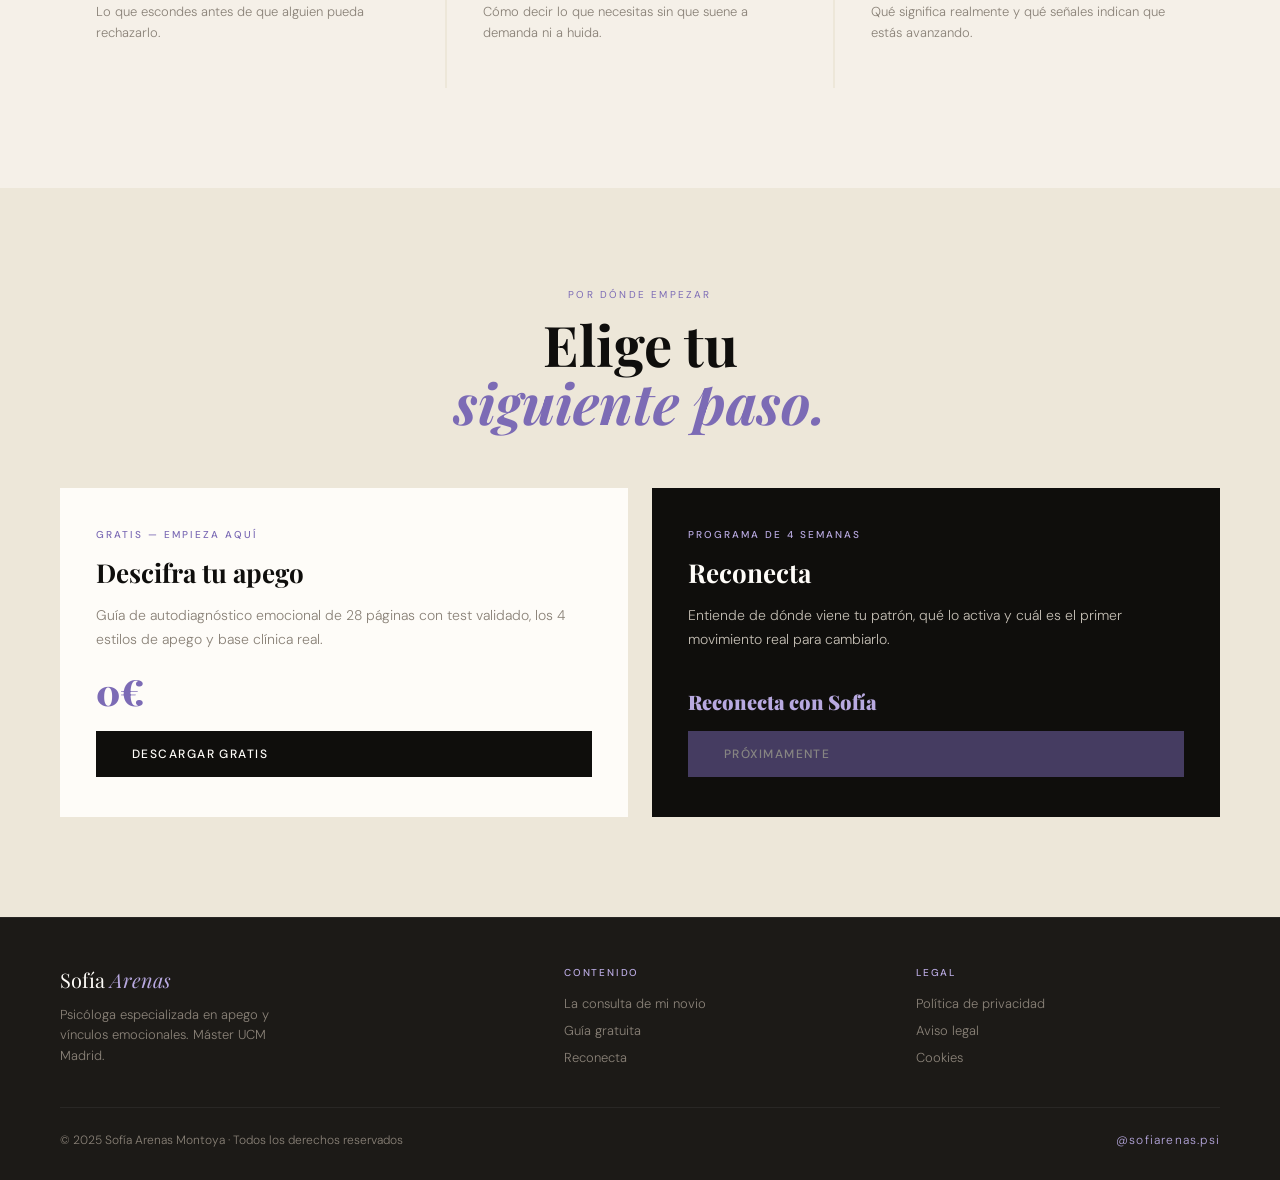
==== commit d3576ba2: "97€ → Reconecta con Sofía en todos los archivos" ====
--- a/index.html
+++ b/index.html
@@ -134,7 +134,7 @@
       <div class="hero-card-text">El apego puede cambiar. El apego seguro adquirido está documentado científicamente.</div>
     </div>
     <div class="hero-card fade-up fade-up-d2">
-      <div class="hero-card-num">97€</div>
+      <div class="hero-card-num" style="font-size:22px;">Reconecta con Sofía</div>
       <div class="hero-card-text">Reconecta — programa de 4 semanas con base clínica real. Sin promesas vacías.</div>
     </div>
     <div class="hero-card fade-up fade-up-d3" style="background:var(--black);border-left-color:var(--lila);">
@@ -222,7 +222,7 @@
       <div class="producto-tag">Programa de 4 semanas</div>
       <div class="producto-titulo" style="color:var(--white);">Reconecta</div>
       <div class="producto-desc">Entiende de dónde viene tu patrón, qué lo activa y cuál es el primer movimiento real para cambiarlo.</div>
-      <div class="producto-precio">97€</div>
+      <div class="producto-precio" style="font-size:20px;">Reconecta con Sofía</div>
       <span class="btn btn-lila" style="opacity:.5;cursor:default;pointer-events:none;">Próximamente</span>
     </div>
   </div>
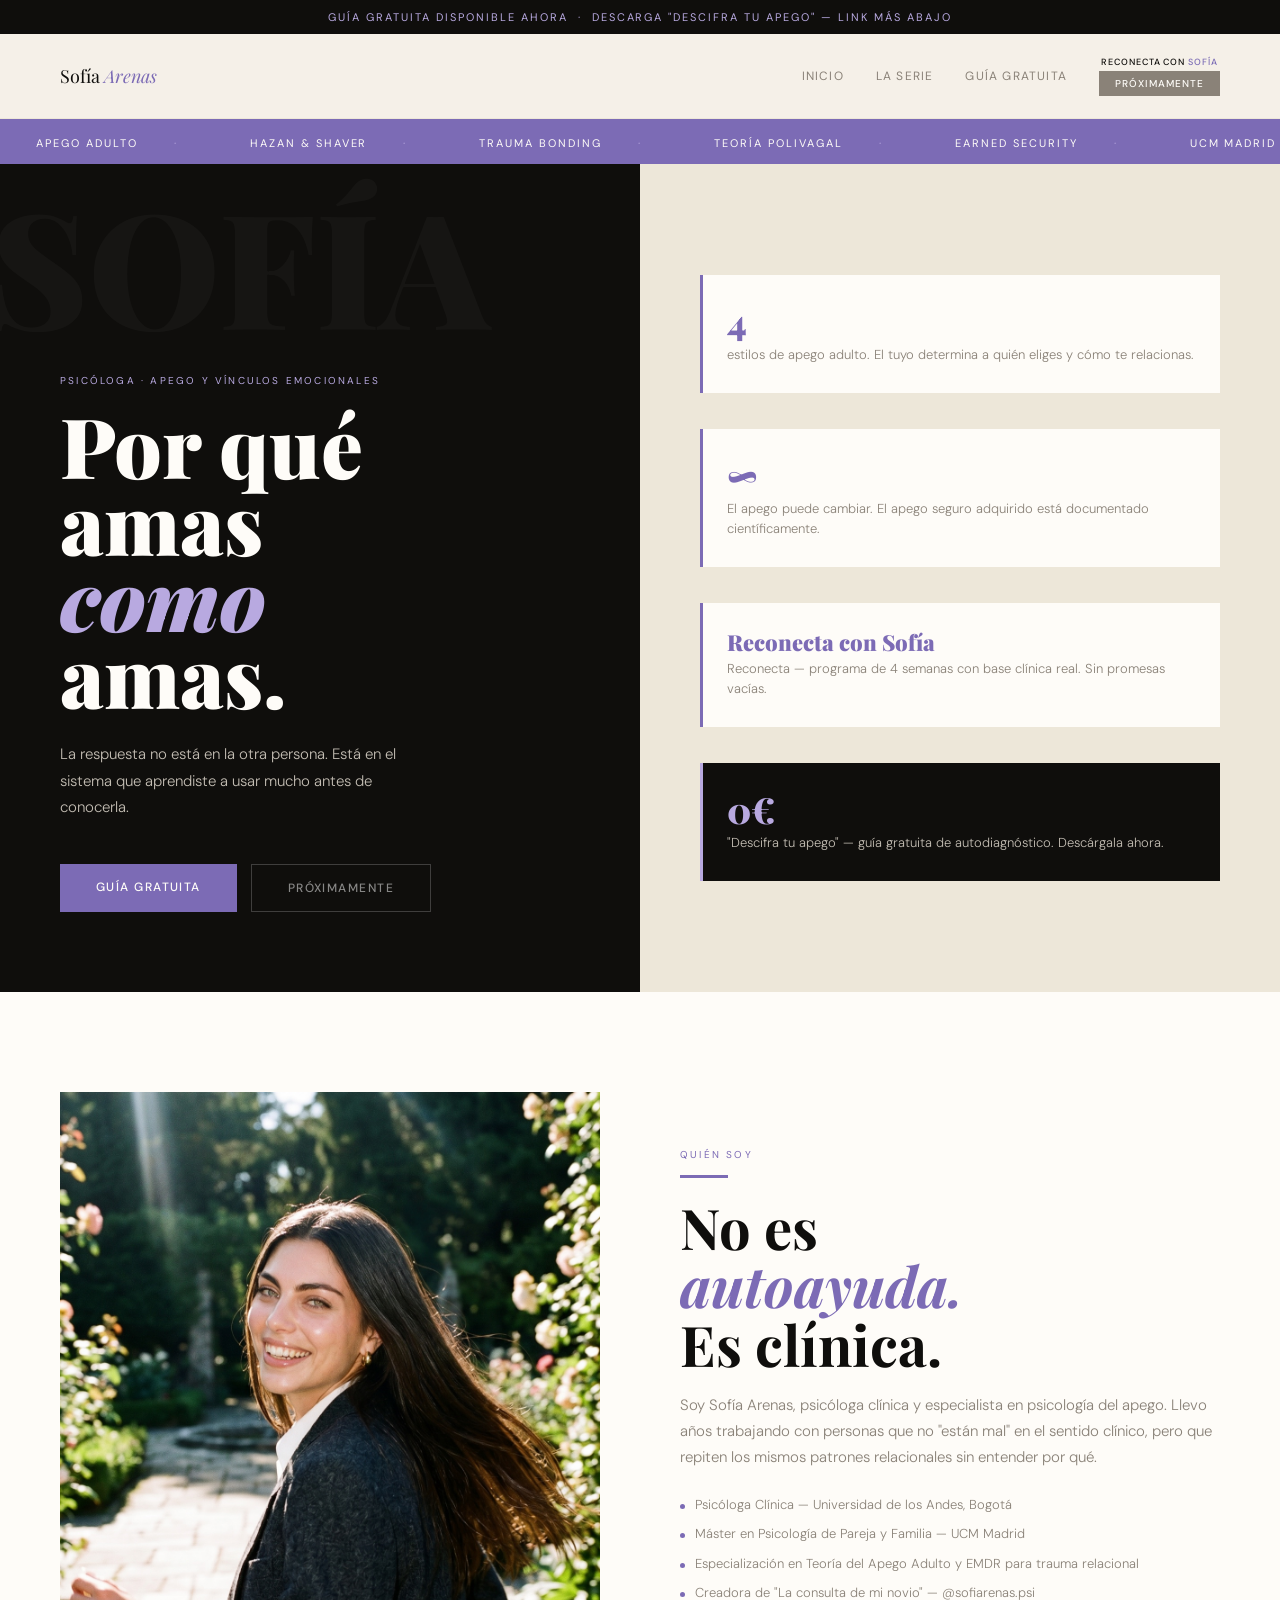
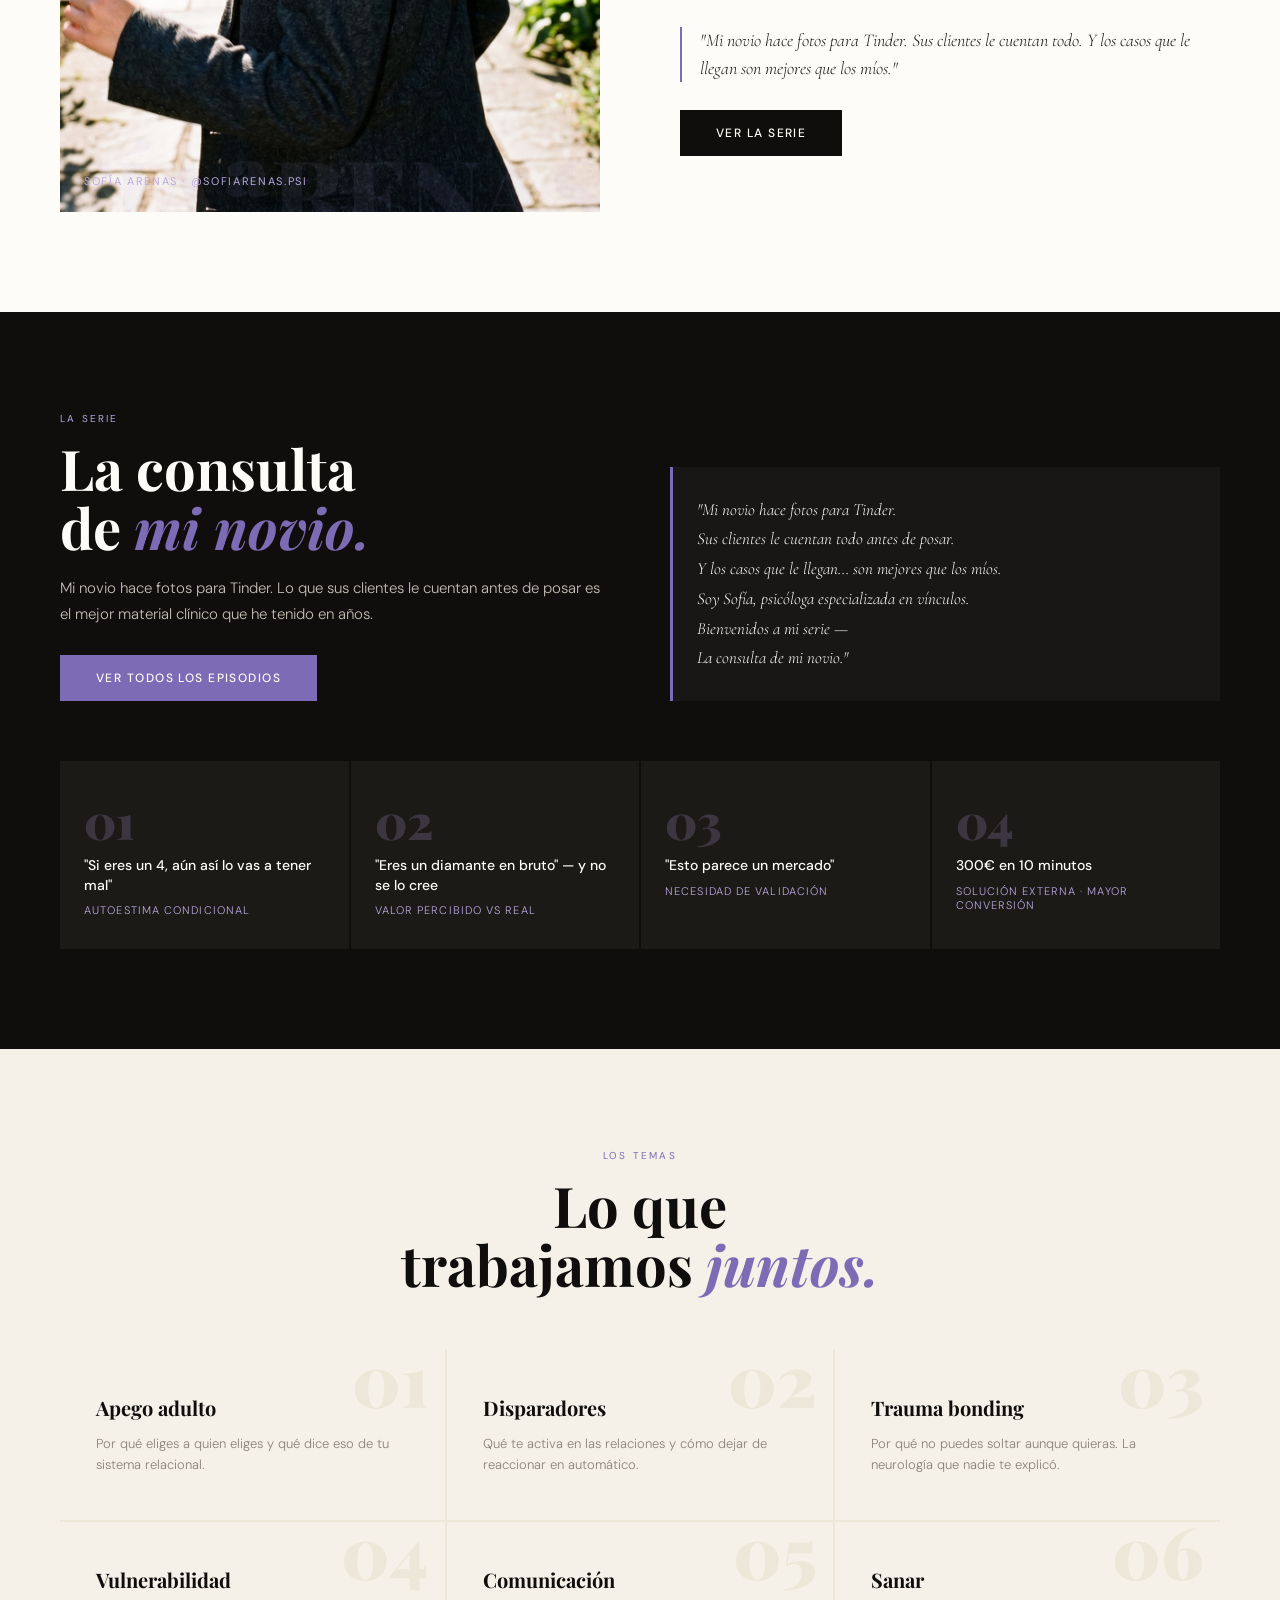
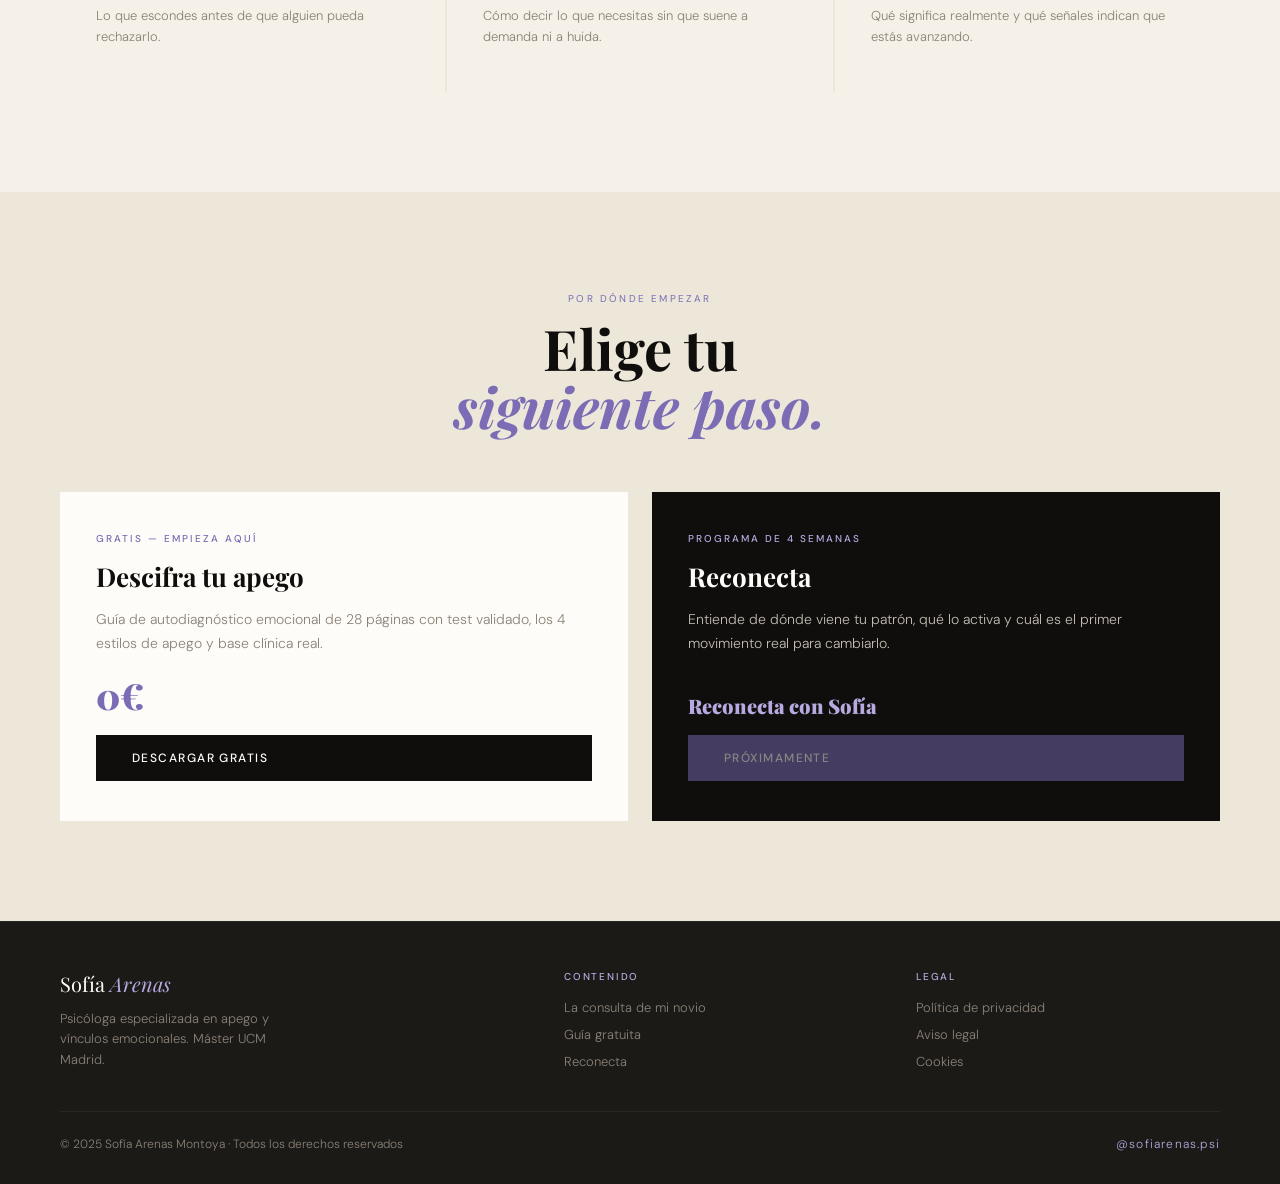
==== commit 9b082944: "Header: texto 'Reconecta con Sofía' encima del botón Próximamente" ====
--- a/index.html
+++ b/index.html
@@ -98,7 +98,7 @@
     <a href="index.html">Inicio</a>
     <a href="serie.html">La serie</a>
     <a href="guia.html">Guía gratuita</a>
-    <a href="reconecta.html" class="nav-cta" style="background:var(--warm-gray) !important;cursor:default;pointer-events:none;">Próximamente</a>
+    <div style="display:flex;flex-direction:column;align-items:center;gap:3px;"><span style="font-size:9px;letter-spacing:.1em;text-transform:uppercase;font-weight:500;"><span style="color:#100e0c;">Reconecta con </span><span style="color:#7b6bb5;">Sofía</span></span><span class="nav-cta" style="background:var(--warm-gray) !important;cursor:default;pointer-events:none;font-size:10px;padding:6px 16px;">Próximamente</span></div>
   </div>
   <div class="nav-hamburger">
     <span></span><span></span><span></span>
